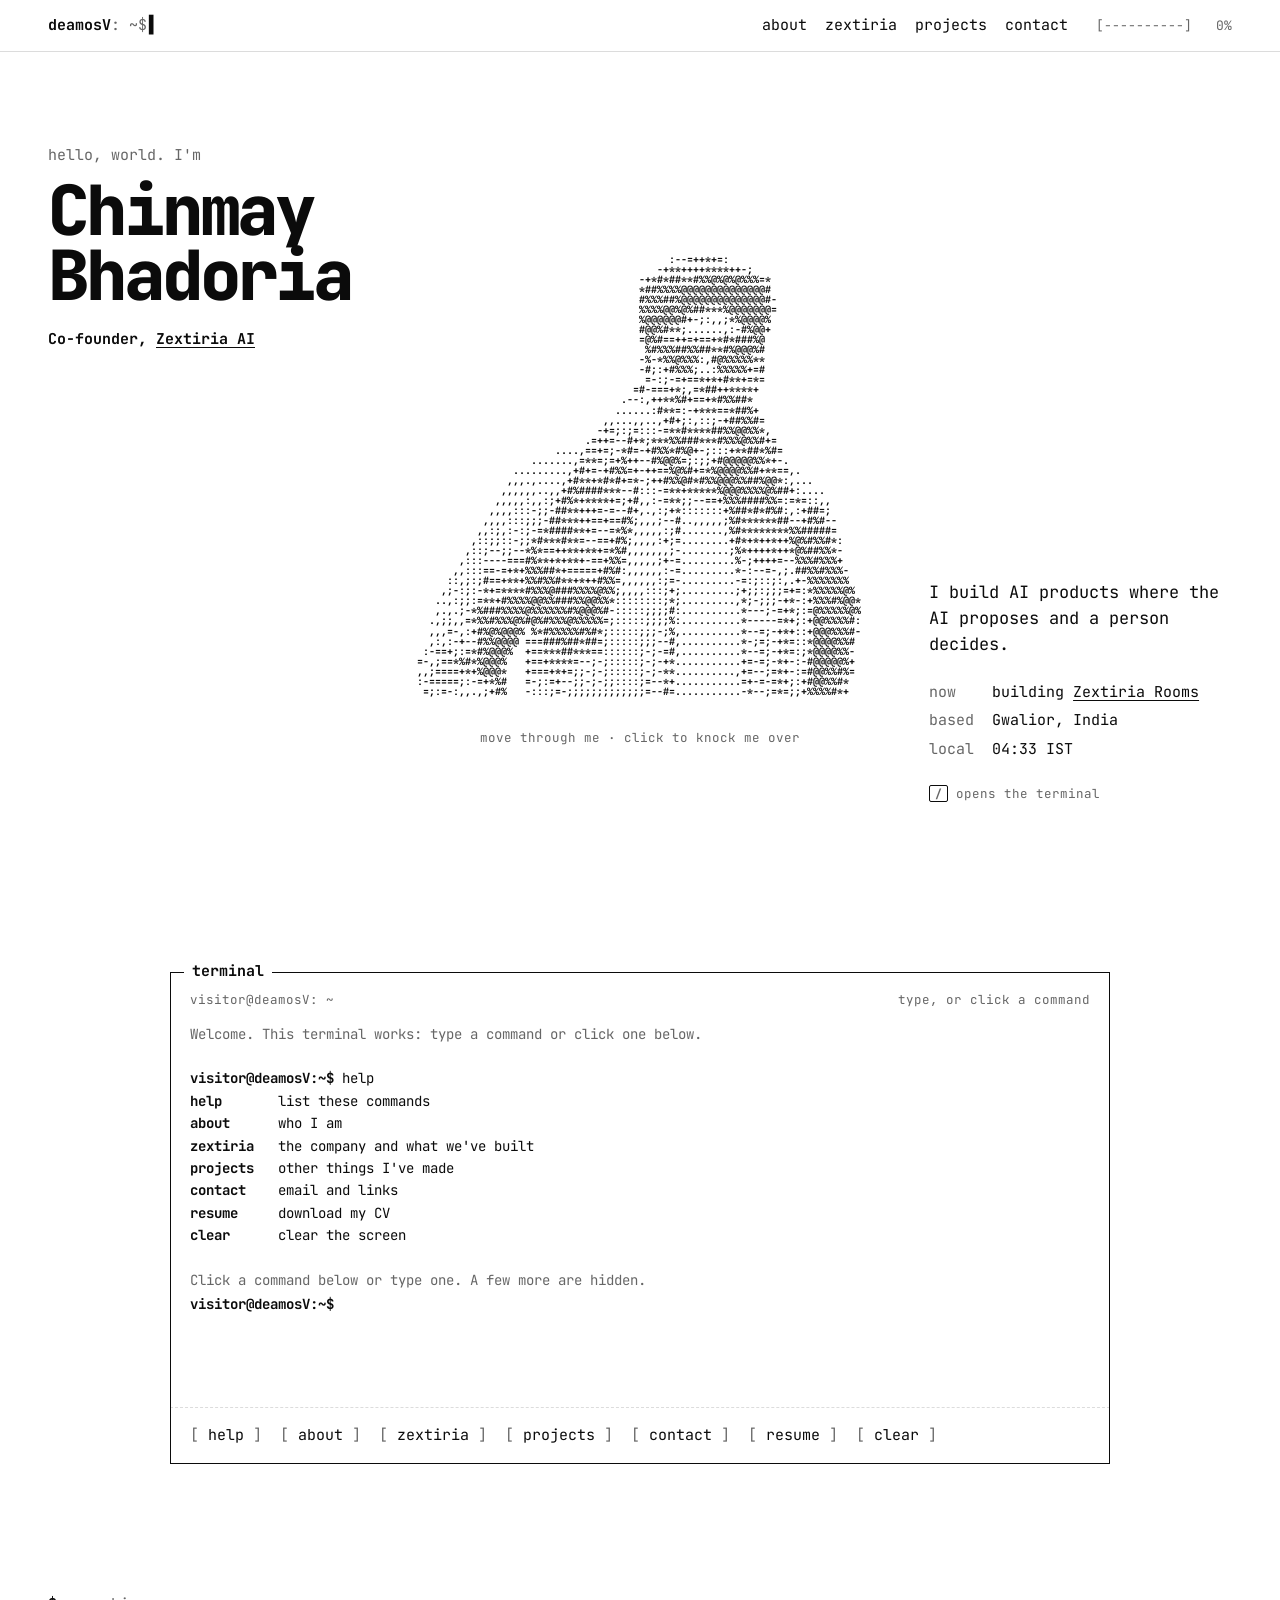
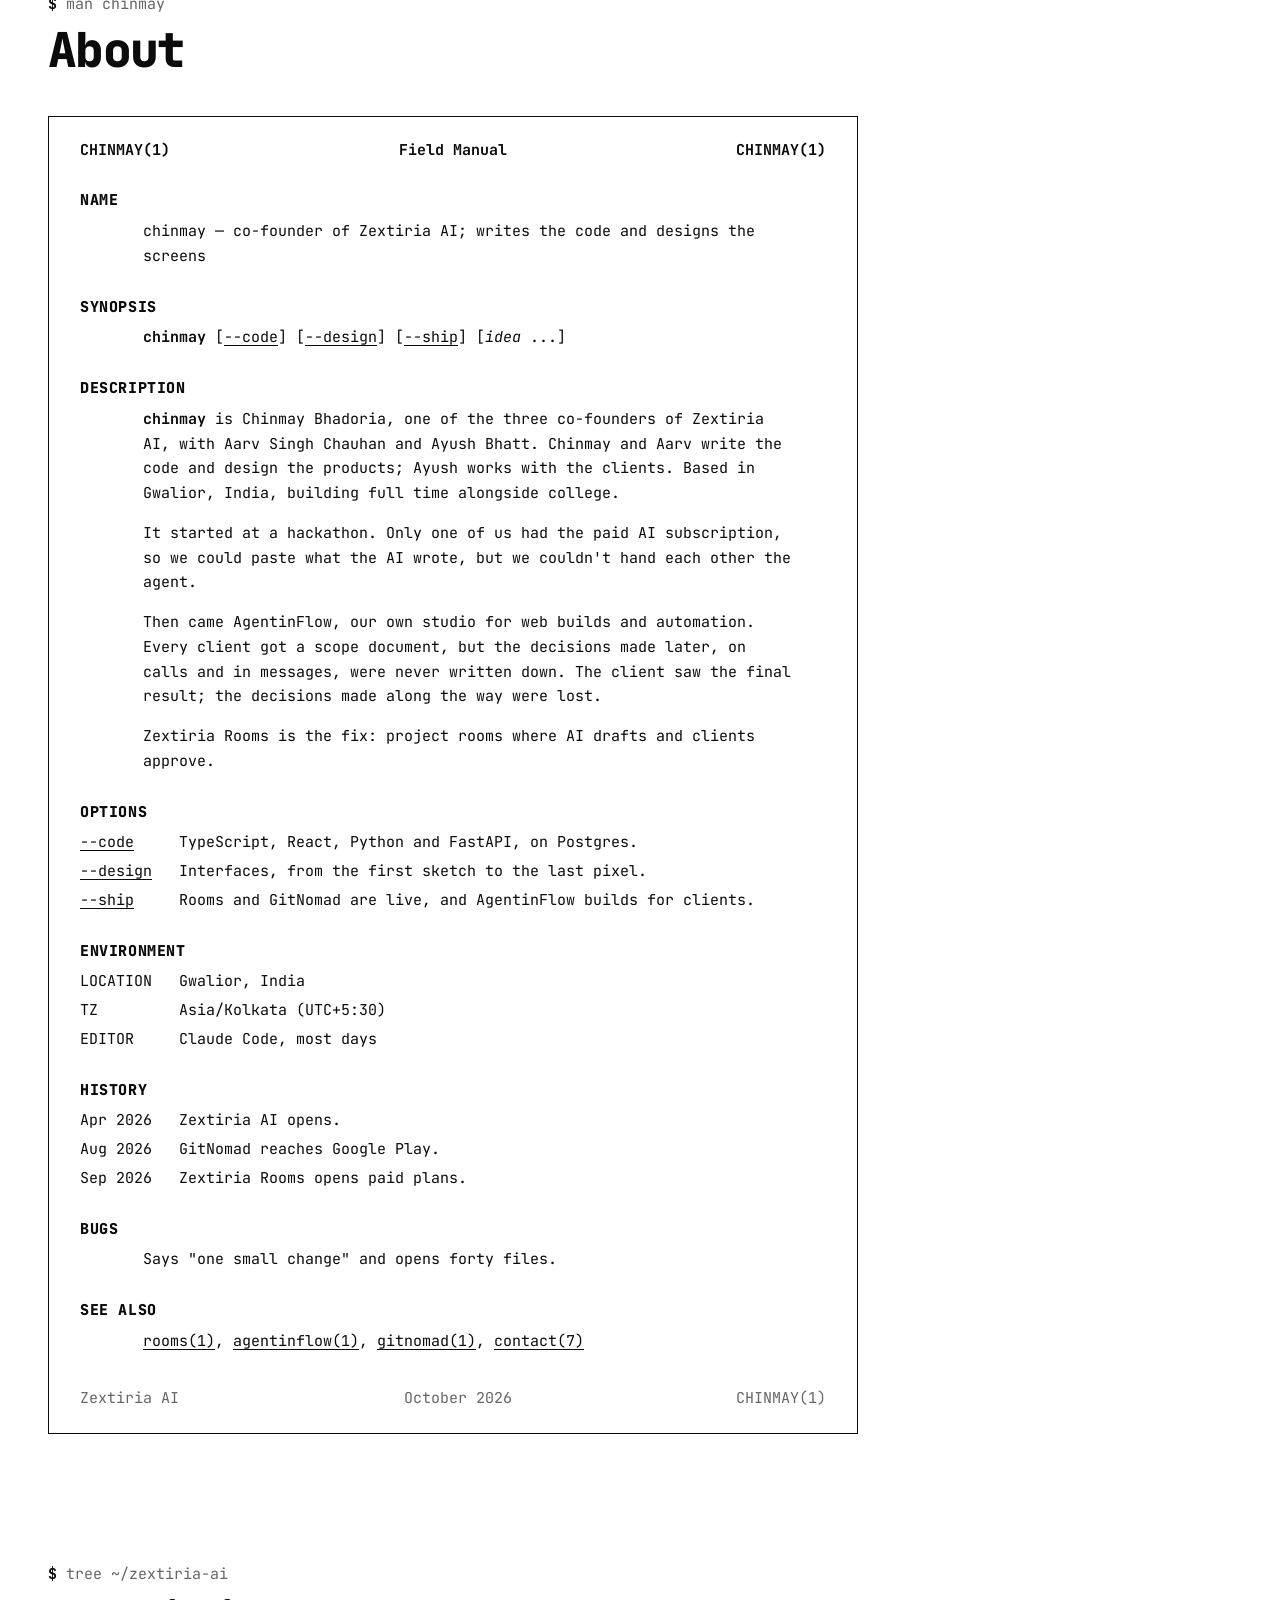
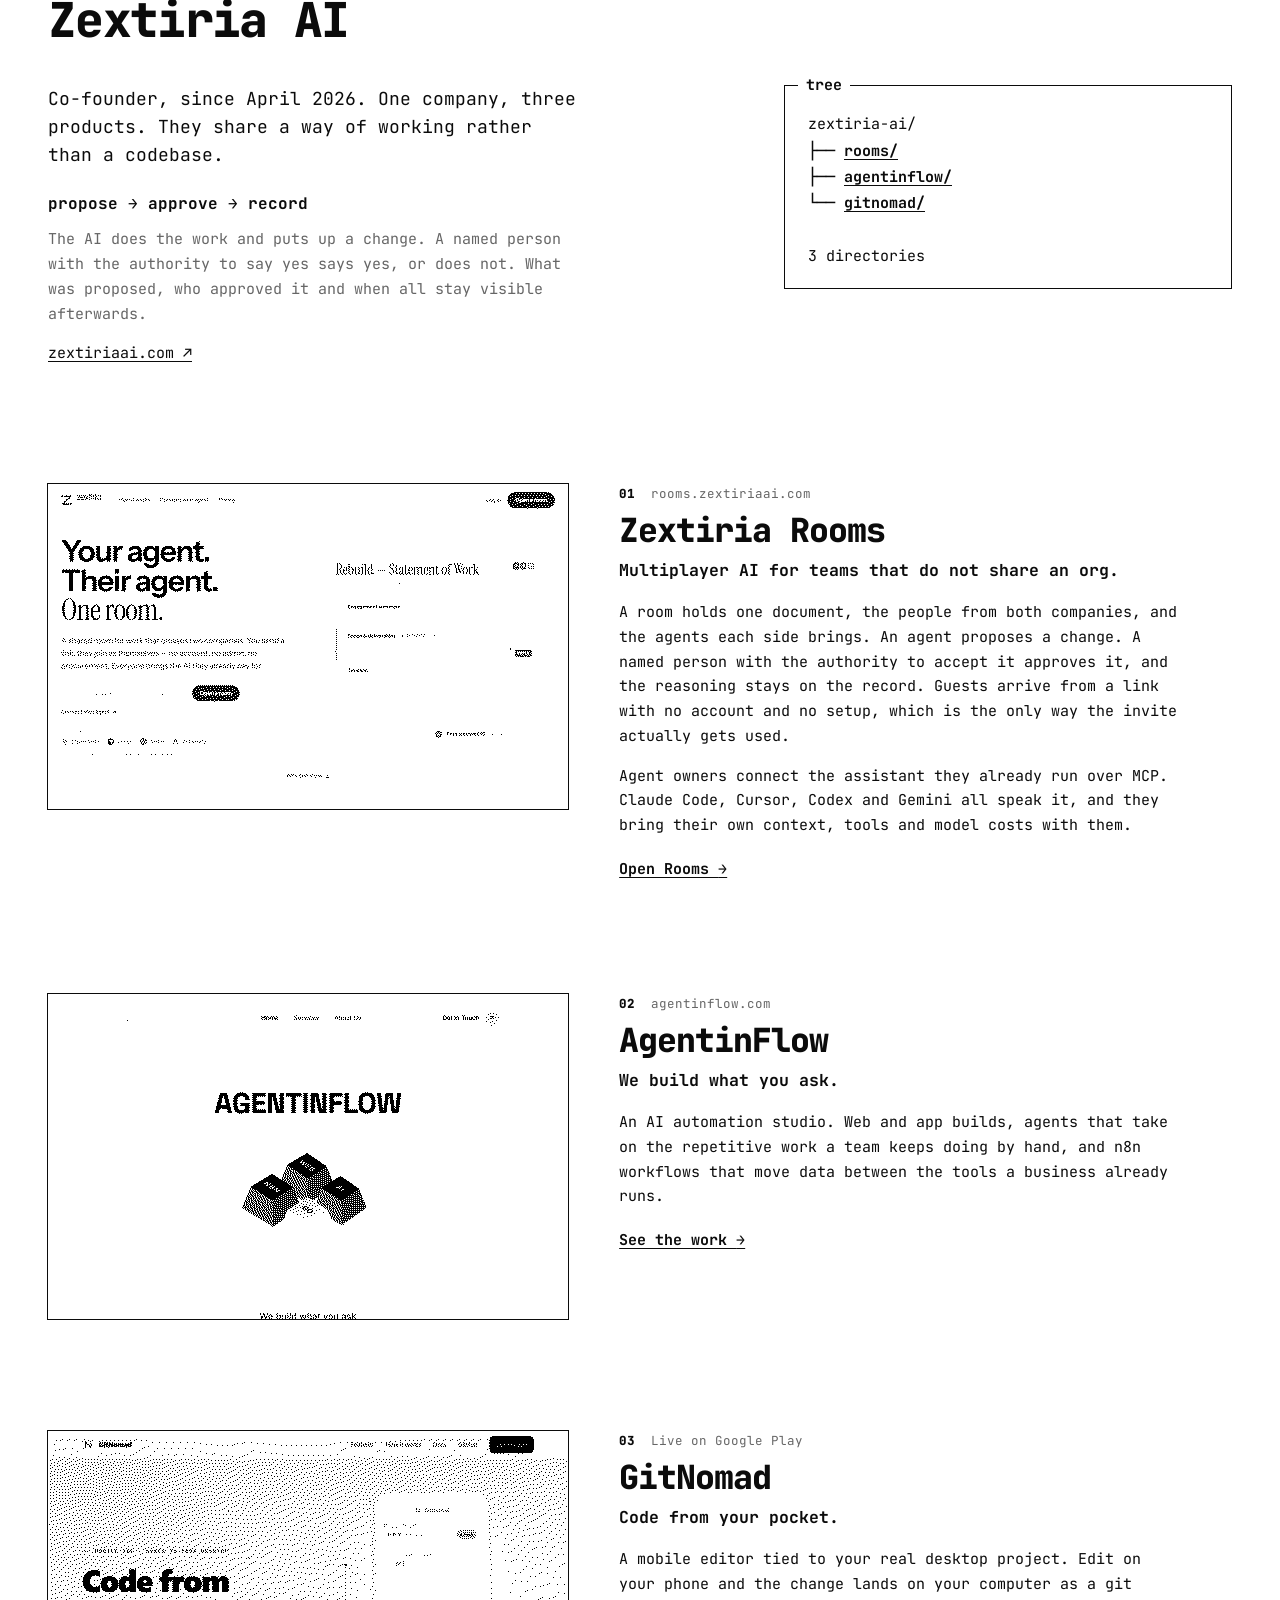
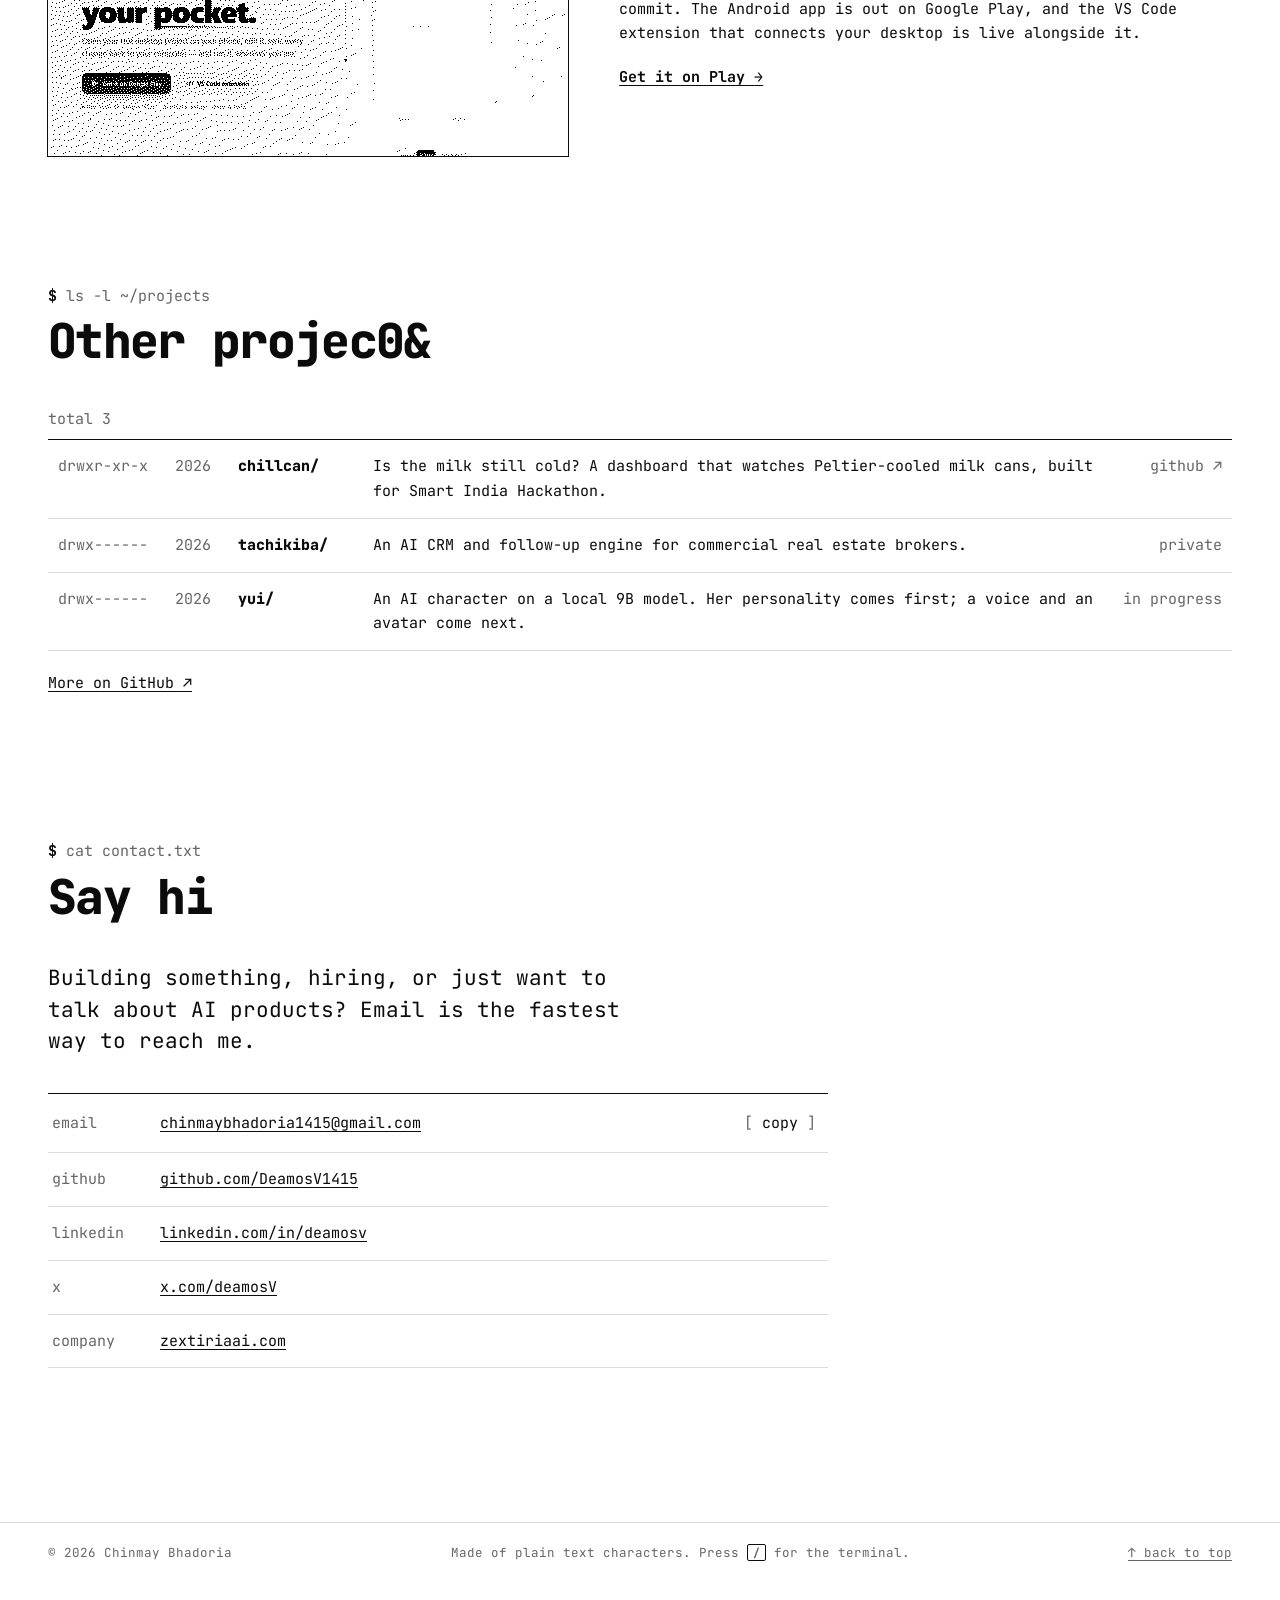
==== site/index.html @ 8c74e54f "Personal website: ASCII portrait, terminal, man page, Zextiria work A black-and-white site in plain " ====
<!doctype html>
<html lang="en">
<head>
<meta charset="utf-8">
<meta name="viewport" content="width=device-width, initial-scale=1">
<script>document.documentElement.classList.add("js")</script>
<title>Chinmay Bhadoria · Co-founder, Zextiria AI</title>
<meta name="description" content="Chinmay Bhadoria is a co-founder of Zextiria AI, the company behind Zextiria Rooms, AgentinFlow and GitNomad. Writes the code and designs the screens.">
<meta name="author" content="Chinmay Bhadoria">
<meta name="theme-color" content="#ffffff">
<link rel="icon" href="favicon.svg" type="image/svg+xml">
<!-- TODO(domain): add <link rel="canonical"> and make og:image / og:url absolute once the domain is chosen. -->
<meta property="og:type" content="profile">
<meta property="og:title" content="Chinmay Bhadoria">
<meta property="og:description" content="Co-founder of Zextiria AI. Writes the code and designs the screens.">
<meta property="og:image" content="og.png">
<meta property="og:image:width" content="1200">
<meta property="og:image:height" content="630">
<meta property="profile:first_name" content="Chinmay">
<meta property="profile:last_name" content="Bhadoria">
<meta name="twitter:card" content="summary_large_image">
<script type="application/ld+json">
{
  "@context": "https://schema.org",
  "@type": "Person",
  "name": "Chinmay Bhadoria",
  "jobTitle": "Co-founder",
  "worksFor": {
    "@type": "Organization",
    "@id": "https://www.zextiriaai.com/#organization",
    "name": "Zextiria AI",
    "url": "https://www.zextiriaai.com/"
  },
  "address": { "@type": "PostalAddress", "addressLocality": "Gwalior", "addressCountry": "IN" },
  "sameAs": [
    "https://github.com/DeamosV1415",
    "https://www.linkedin.com/in/deamosv/",
    "https://x.com/deamosV"
  ]
}
</script>
<link rel="preconnect" href="https://fonts.googleapis.com">
<link rel="preconnect" href="https://fonts.gstatic.com" crossorigin>
<link href="https://fonts.googleapis.com/css2?family=JetBrains+Mono:wght@400;700;800&display=swap" rel="stylesheet">
<link rel="stylesheet" href="css/site.css">
</head>
<!-- data-resume: set to the CV's path (e.g. "cv.pdf") once it exists; the terminal's `resume` command reads it. -->
<body data-email="chinmaybhadoria1415@gmail.com" data-resume="">
<a class="skip" href="#main">Skip to content</a>

<header class="top">
  <div class="top-inner">
    <a class="home" href="#top" aria-label="Chinmay Bhadoria, back to top"><span class="user">deamosV</span><span class="path">: ~$</span><span class="blink" aria-hidden="true">▌</span></a>
    <nav class="nav" aria-label="Sections">
      <a href="#about">about</a>
      <a href="#work">zextiria</a>
      <a href="#projects">projects</a>
      <a href="#contact">contact</a>
    </nav>
    <span class="meter" data-progress aria-hidden="true">[----------]   0%</span>
  </div>
</header>

<main id="main">

  <!-- ============ hero ============ -->
  <section class="hero" id="top" aria-label="Introduction">
    <div class="hero-text">
      <p class="hello">hello, world. I'm</p>
      <h1 class="name" data-decrypt>Chinmay<br>Bhadoria</h1>
      <p class="role">Co-founder, <a href="https://www.zextiriaai.com">Zextiria&nbsp;AI</a></p>
    </div>

    <div class="portrait">
      <!-- Stand-in portrait from an old photo until the real shoot; replace by
           re-running pipeline/make_ascii.py, which rewrites js/portrait-data.js. -->
      <div class="portrait-stage">
        <canvas id="portrait" role="img" aria-label="Chinmay, drawn in text characters"></canvas>
      </div>
      <p class="portrait-hint" aria-hidden="true">
        <span class="for-mouse">move through me &middot; click to knock me over</span>
        <span class="for-touch">tap me to knock me over</span>
      </p>
    </div>

    <div class="hero-side">
      <p class="intro">I build AI products where the AI proposes and a person decides.</p>
      <dl class="facts">
        <div><dt>now</dt><dd>building <a href="https://rooms.zextiriaai.com">Zextiria Rooms</a></dd></div>
        <div><dt>based</dt><dd>Gwalior, India</dd></div>
        <div><dt>local</dt><dd data-clock>--:-- IST</dd></div>
      </dl>
      <p class="kbd-hint"><kbd>/</kbd> opens the terminal</p>
    </div>
  </section>

  <!-- ============ terminal ============ -->
  <section class="section section-term" aria-label="Terminal">
    <div class="term box" id="terminal">
      <span class="label">terminal</span>
      <div class="term-bar"><span>visitor@deamosV: ~</span><span class="term-hint">type, or click a command</span></div>
      <div class="term-screen">
        <div class="term-out" role="log" aria-live="polite"></div>
        <form class="term-line" autocomplete="off">
          <label class="ps1" for="term-in">visitor@deamosV:~$</label>
          <input class="term-in" id="term-in" type="text" spellcheck="false" autocapitalize="off" autocorrect="off" enterkeyhint="go">
        </form>
      </div>
      <div class="term-chips" role="group" aria-label="Commands">
        <button class="chip" type="button" data-cmd="help">help</button>
        <button class="chip" type="button" data-cmd="about">about</button>
        <button class="chip" type="button" data-cmd="zextiria">zextiria</button>
        <button class="chip" type="button" data-cmd="projects">projects</button>
        <button class="chip" type="button" data-cmd="contact">contact</button>
        <button class="chip" type="button" data-cmd="resume">resume</button>
        <button class="chip" type="button" data-cmd="clear">clear</button>
      </div>
    </div>
  </section>

  <!-- ============ about: the man page ============ -->
  <section class="section" id="about">
    <div class="section-head">
      <p class="cmd"><span class="ps1">$</span> man chinmay</p>
      <h2 data-decrypt>About</h2>
    </div>

    <article class="man box" aria-label="About Chinmay, written as a manual page">
      <header class="man-top"><span>CHINMAY(1)</span><span class="man-title">Field Manual</span><span>CHINMAY(1)</span></header>

      <section class="man-sec">
        <h3>NAME</h3>
        <p class="man-name">chinmay — co-founder of Zextiria AI; writes the code and designs the screens</p>
      </section>

      <section class="man-sec">
        <h3>SYNOPSIS</h3>
        <p><b>chinmay</b> [<u>--code</u>] [<u>--design</u>] [<u>--ship</u>] [<i>idea</i> ...]</p>
      </section>

      <section class="man-sec">
        <h3>DESCRIPTION</h3>
        <p data-term-summary><b>chinmay</b> is Chinmay Bhadoria, one of the three co-founders of Zextiria AI, with Aarv Singh Chauhan and Ayush Bhatt. Chinmay and Aarv write the code and design the products; Ayush works with the clients. Based in Gwalior, India, building full time alongside college.</p>
        <p>It started at a hackathon. Only one of us had the paid AI subscription, so we could paste what the AI wrote, but we couldn't hand each other the agent.</p>
        <p>Then came AgentinFlow, our own studio for web builds and automation. Every client got a scope document, but the decisions made later, on calls and in messages, were never written down. The client saw the final result; the decisions made along the way were lost.</p>
        <p>Zextiria Rooms is the fix: project rooms where AI drafts and clients approve.</p>
      </section>

      <section class="man-sec">
        <h3>OPTIONS</h3>
        <dl>
          <dt><u>--code</u></dt><dd>TypeScript, React, Python and FastAPI, on Postgres.</dd>
          <dt><u>--design</u></dt><dd>Interfaces, from the first sketch to the last pixel.</dd>
          <dt><u>--ship</u></dt><dd>Rooms and GitNomad are live, and AgentinFlow builds for clients.</dd>
        </dl>
      </section>

      <section class="man-sec">
        <h3>ENVIRONMENT</h3>
        <dl>
          <dt>LOCATION</dt><dd>Gwalior, India</dd>
          <dt>TZ</dt><dd>Asia/Kolkata (UTC+5:30)</dd>
          <dt>EDITOR</dt><dd>Claude Code, most days</dd>
        </dl>
      </section>

      <section class="man-sec">
        <h3>HISTORY</h3>
        <dl>
          <dt>Apr 2026</dt><dd>Zextiria AI opens.</dd>
          <dt>Aug 2026</dt><dd>GitNomad reaches Google Play.</dd>
          <dt>Sep 2026</dt><dd>Zextiria Rooms opens paid plans.</dd>
        </dl>
      </section>

      <section class="man-sec">
        <h3>BUGS</h3>
        <!-- Draft line; Chinmay to confirm or replace. -->
        <p>Says "one small change" and opens forty files.</p>
      </section>

      <section class="man-sec">
        <h3>SEE ALSO</h3>
        <p><a href="#rooms">rooms(1)</a>, <a href="#agentinflow">agentinflow(1)</a>, <a href="#gitnomad">gitnomad(1)</a>, <a href="#contact">contact(7)</a></p>
      </section>

      <footer class="man-foot"><span>Zextiria AI</span><span>October 2026</span><span>CHINMAY(1)</span></footer>
    </article>
  </section>

  <!-- ============ work: Zextiria AI ============ -->
  <!-- Product copy is word for word from Zextiria Web's src/data/products.ts.
       Keep the two in step. -->
  <section class="section" id="work">
    <div class="section-head">
      <p class="cmd"><span class="ps1">$</span> tree ~/zextiria-ai</p>
      <h2 data-decrypt>Zextiria AI</h2>
    </div>

    <div class="work-intro">
      <div>
        <p class="lead">Co-founder, since April 2026. One company, three products. They share a way of working rather than a codebase.</p>
        <p class="loop"><b>propose</b> <span aria-hidden="true">→</span> <b>approve</b> <span aria-hidden="true">→</span> <b>record</b></p>
        <p class="muted">The AI does the work and puts up a change. A named person with the authority to say yes says yes, or does not. What was proposed, who approved it and when all stay visible afterwards.</p>
        <p><a href="https://www.zextiriaai.com">zextiriaai.com <span aria-hidden="true">↗</span></a></p>
      </div>
      <div class="box tree-box">
        <span class="label">tree</span>
<pre class="tree">zextiria-ai/
├── <a href="#rooms">rooms/</a>
├── <a href="#agentinflow">agentinflow/</a>
└── <a href="#gitnomad">gitnomad/</a>

3 directories</pre>
      </div>
    </div>

    <div class="products">
      <article class="product" id="rooms">
        <a class="shot-link" href="https://rooms.zextiriaai.com" tabindex="-1" aria-hidden="true">
          <figure class="shot">
            <img class="bw" src="img/work-rooms.png" width="520" height="325" alt="">
            <canvas data-tone="img/work-rooms-tone.webp"></canvas>
            <img class="color" src="img/work-rooms-color.webp" width="520" height="325" alt="" loading="lazy" decoding="async">
          </figure>
        </a>
        <div class="product-body">
          <p class="product-meta"><span class="idx">01</span> rooms.zextiriaai.com</p>
          <h3 class="product-name">Zextiria Rooms</h3>
          <p class="product-line">Multiplayer AI for teams that do not share an org.</p>
          <p>A room holds one document, the people from both companies, and the agents each side brings. An agent proposes a change. A named person with the authority to accept it approves it, and the reasoning stays on the record. Guests arrive from a link with no account and no setup, which is the only way the invite actually gets used.</p>
          <p>Agent owners connect the assistant they already run over MCP. Claude Code, Cursor, Codex and Gemini all speak it, and they bring their own context, tools and model costs with them.</p>
          <a class="product-link" href="https://rooms.zextiriaai.com">Open Rooms <span aria-hidden="true">→</span></a>
        </div>
      </article>

      <article class="product" id="agentinflow">
        <a class="shot-link" href="https://www.agentinflow.com" tabindex="-1" aria-hidden="true">
          <figure class="shot">
            <img class="bw" src="img/work-agentinflow.png" width="520" height="325" alt="">
            <canvas data-tone="img/work-agentinflow-tone.webp"></canvas>
            <img class="color" src="img/work-agentinflow-color.webp" width="520" height="325" alt="" loading="lazy" decoding="async">
          </figure>
        </a>
        <div class="product-body">
          <p class="product-meta"><span class="idx">02</span> agentinflow.com</p>
          <h3 class="product-name">AgentinFlow</h3>
          <p class="product-line">We build what you ask.</p>
          <p>An AI automation studio. Web and app builds, agents that take on the repetitive work a team keeps doing by hand, and n8n workflows that move data between the tools a business already runs.</p>
          <a class="product-link" href="https://www.agentinflow.com">See the work <span aria-hidden="true">→</span></a>
        </div>
      </article>

      <article class="product" id="gitnomad">
        <a class="shot-link" href="https://play.google.com/store/apps/details?id=dev.gitnomad.app" tabindex="-1" aria-hidden="true">
          <figure class="shot">
            <img class="bw" src="img/work-gitnomad.png" width="520" height="325" alt="">
            <canvas data-tone="img/work-gitnomad-tone.webp"></canvas>
            <img class="color" src="img/work-gitnomad-color.webp" width="520" height="325" alt="" loading="lazy" decoding="async">
          </figure>
        </a>
        <div class="product-body">
          <p class="product-meta"><span class="idx">03</span> Live on Google Play</p>
          <h3 class="product-name">GitNomad</h3>
          <p class="product-line">Code from your pocket.</p>
          <p>A mobile editor tied to your real desktop project. Edit on your phone and the change lands on your computer as a git commit. The Android app is out on Google Play, and the VS Code extension that connects your desktop is live alongside it.</p>
          <a class="product-link" href="https://play.google.com/store/apps/details?id=dev.gitnomad.app">Get it on Play <span aria-hidden="true">→</span></a>
        </div>
      </article>
    </div>
  </section>

  <!-- ============ other projects ============ -->
  <!-- Drafted from each repo's README; Chinmay to confirm which to show. -->
  <section class="section" id="projects">
    <div class="section-head">
      <p class="cmd"><span class="ps1">$</span> ls -l ~/projects</p>
      <h2 data-decrypt>Other projects</h2>
    </div>

    <p class="ls-head muted">total 3</p>
    <ul class="ls">
      <li class="project">
        <span class="perm" aria-hidden="true">drwxr-xr-x</span>
        <span class="project-year">2026</span>
        <a class="project-name" href="https://github.com/DeamosV1415/Milk-Canister">chillcan/</a>
        <span class="project-line">Is the milk still cold? A dashboard that watches Peltier-cooled milk cans, built for Smart India Hackathon.</span>
        <span class="project-tag">github <span aria-hidden="true">↗</span></span>
      </li>
      <li class="project">
        <span class="perm" aria-hidden="true">drwx------</span>
        <span class="project-year">2026</span>
        <span class="project-name">tachikiba/</span>
        <span class="project-line">An AI CRM and follow-up engine for commercial real estate brokers.</span>
        <span class="project-tag">private</span>
      </li>
      <li class="project">
        <span class="perm" aria-hidden="true">drwx------</span>
        <span class="project-year">2026</span>
        <span class="project-name">yui/</span>
        <span class="project-line">An AI character on a local 9B model. Her personality comes first; a voice and an avatar come next.</span>
        <span class="project-tag">in progress</span>
      </li>
    </ul>
    <p class="more"><a href="https://github.com/DeamosV1415">More on GitHub <span aria-hidden="true">↗</span></a></p>
  </section>

  <!-- ============ contact ============ -->
  <section class="section" id="contact">
    <div class="section-head">
      <p class="cmd"><span class="ps1">$</span> cat contact.txt</p>
      <h2 data-decrypt>Say hi</h2>
    </div>
    <p class="contact-say">Building something, hiring, or just want to talk about AI products? Email is the fastest way to reach me.</p>

    <dl class="contact-list">
      <div data-contact="email">
        <dt>email</dt>
        <dd><a href="mailto:chinmaybhadoria1415@gmail.com">chinmaybhadoria1415@gmail.com</a></dd>
        <dd class="aside"><button class="chip" type="button" data-copy="chinmaybhadoria1415@gmail.com">copy</button></dd>
      </div>
      <div data-contact="github">
        <dt>github</dt>
        <dd><a href="https://github.com/DeamosV1415">github.com/DeamosV1415</a></dd>
      </div>
      <div data-contact="linkedin">
        <dt>linkedin</dt>
        <dd><a href="https://www.linkedin.com/in/deamosv/">linkedin.com/in/deamosv</a></dd>
      </div>
      <div data-contact="x">
        <dt>x</dt>
        <dd><a href="https://x.com/deamosV">x.com/deamosV</a></dd>
      </div>
      <div data-contact="company">
        <dt>company</dt>
        <dd><a href="https://www.zextiriaai.com">zextiriaai.com</a></dd>
      </div>
    </dl>
  </section>
</main>

<footer class="site-footer">
  <span>&copy; <span data-year>2026</span> Chinmay Bhadoria</span>
  <span>Made of plain text characters. Press <kbd>/</kbd> for the terminal.</span>
  <a href="#top">↑ back to top</a>
</footer>

<script src="js/portrait-data.js"></script>
<script src="js/portrait.js"></script>
<script src="js/main.js"></script>
<script src="js/terminal.js"></script>
</body>
</html>
---- site/css/site.css ----
/*
 * Black on white, one monospace font, nothing else.
 * The only colour on the site is a product screenshot while you hover it.
 */

:root {
  --ink: #0b0b0b;
  --paper: #ffffff;
  --muted: #666666;   /* 5.7:1 on white; the lightest grey used for text */
  --faint: #9c9c9c;   /* decoration only, never for text a visitor must read */
  --rule: #dcdcdc;
  --wash: #f3f3f3;
  --mono: "JetBrains Mono", ui-monospace, SFMono-Regular, Consolas, monospace;
  --gutter: clamp(16px, 4vw, 48px);
  --bar: 52px;
  /* One container for everything, so every left edge lines up. */
  --page: calc(1280px + 2 * var(--gutter));
}

* { box-sizing: border-box; }

html {
  background: var(--paper);
  color: var(--ink);
  -webkit-text-size-adjust: 100%;
  scroll-padding-top: var(--bar);
}
@media (prefers-reduced-motion: no-preference) {
  html { scroll-behavior: smooth; }
}

body {
  margin: 0;
  font: 15px/1.65 var(--mono);
  background: var(--paper);
  color: var(--ink);
  font-variant-ligatures: none; /* "->" and "!=" stay two characters here */
}
@media (max-width: 560px) { body { font-size: 14px; } }

::selection { background: var(--ink); color: var(--paper); }

a { color: inherit; text-decoration: underline; text-decoration-thickness: 1px; text-underline-offset: 3px; }
a:hover { background: var(--ink); color: var(--paper); text-decoration: none; }
:focus-visible { outline: 2px dashed var(--ink); outline-offset: 3px; }

p { margin: 0 0 1em; }
h1, h2, h3 { margin: 0; }
kbd {
  font: inherit; font-size: 0.92em; font-weight: 700;
  border: 1px solid var(--ink); padding: 0 5px; border-radius: 2px;
}
.muted { color: var(--muted); }

.skip {
  position: absolute; left: 8px; top: -60px; z-index: 50;
  background: var(--ink); color: var(--paper); padding: 6px 10px;
}
.skip:focus { top: 8px; }

/* ---------- boxes whose borders draw themselves ---------- */

.box { position: relative; padding: 24px; }
.box::before,
.box::after { content: ""; position: absolute; inset: 0; pointer-events: none; }
.box::before { border-top: 1px solid var(--ink); border-bottom: 1px solid var(--ink); }
.box::after { border-left: 1px solid var(--ink); border-right: 1px solid var(--ink); }
/* Stepped, so the rule arrives a few characters at a time rather than sliding. */
.js .box::before { transition: clip-path 0.8s steps(28); }
.js .box::after { transition: clip-path 0.45s steps(12) 0.55s; }
.js .box:not(.is-drawn)::before { clip-path: inset(0 100% 0 0); }
.js .box:not(.is-drawn)::after { clip-path: inset(0 0 100% 0); }
.box > .label {
  position: absolute; top: -0.85em; left: 14px; z-index: 1;
  padding: 0 8px; background: var(--paper); font-weight: 700; line-height: 1.7;
}

.chip {
  font: inherit; color: var(--ink); background: none; border: 0;
  padding: 3px 8px; cursor: pointer; white-space: nowrap;
}
.chip::before { content: "[ "; color: var(--muted); }
.chip::after { content: " ]"; color: var(--muted); }
.chip:hover { background: var(--ink); color: var(--paper); }
.chip:hover::before, .chip:hover::after { color: var(--paper); }

/* ---------- header ---------- */

.top {
  position: sticky; top: 0; z-index: 20;
  height: var(--bar);
  background: rgb(255 255 255 / 0.92);
  backdrop-filter: blur(6px);
  border-bottom: 1px solid var(--rule);
}
.top-inner {
  max-width: var(--page); height: 100%; margin: 0 auto;
  display: flex; align-items: center; gap: 20px;
  padding-inline: var(--gutter);
}
.home { font-weight: 700; text-decoration: none; white-space: nowrap; }
.home .path { color: var(--muted); font-weight: 400; }
.home:hover .path { color: var(--paper); }
.blink { margin-left: 2px; animation: blink 1.1s steps(1) infinite; }
@keyframes blink { 50% { opacity: 0; } }

/* On a narrow phone the links don't all fit beside the prompt; the strip then
   scrolls sideways inside the header instead of widening the page. The first
   link's auto margin (not justify-content) pushes them right, because an auto
   margin gives way when space runs out and flex-end would clip the start. */
.nav { display: flex; gap: 2px; flex: 1; min-width: 0; overflow-x: auto; scrollbar-width: none; }
.nav::-webkit-scrollbar { display: none; }
.nav a:first-child { margin-left: auto; }
.nav a { text-decoration: none; padding: 3px 8px; white-space: nowrap; }
.nav a[aria-current] { background: var(--ink); color: var(--paper); }

.meter { color: var(--muted); white-space: pre; font-size: 13px; }

@media (max-width: 900px) { .meter { display: none; } }
@media (max-width: 560px) {
  .top-inner { gap: 4px; }
  .home { flex-shrink: 0; font-size: 13px; }
  .nav a { padding: 3px 4px; font-size: 12.5px; }
}
@media (max-width: 400px) { .blink { display: none; } }

/* ---------- hero ---------- */

.hero {
  max-width: var(--page); margin: 0 auto;
  min-height: calc(100svh - var(--bar));
  padding: 28px var(--gutter) 20px;
  display: grid;
  grid-template-columns: minmax(0, 1fr) minmax(0, 1.75fr) minmax(0, 1fr);
  gap: 24px;
}
.hero-text { align-self: start; padding-top: 7vh; }
.hello { color: var(--muted); margin-bottom: 10px; }
.name {
  font-size: clamp(40px, 5.4vw, 92px);
  font-weight: 800; line-height: 0.95; letter-spacing: -0.045em;
}
.role { margin-top: 18px; font-weight: 700; }

.portrait { align-self: center; display: flex; flex-direction: column; align-items: center; min-width: 0; }
.portrait-stage { width: 100%; }
#portrait { display: block; margin: 0 auto; cursor: crosshair; touch-action: pan-y; user-select: none; -webkit-user-select: none; }
.portrait-hint { margin: 6px 0 0; color: var(--muted); font-size: 12.5px; text-align: center; }
.for-touch { display: none; }
@media (hover: none) {
  .for-mouse { display: none; }
  .for-touch { display: inline; }
}

.hero-side { align-self: end; padding-bottom: 7vh; }
.intro { font-size: 17px; line-height: 1.55; max-width: 30ch; }
.facts { margin: 22px 0 0; display: grid; gap: 4px; }
.facts > div { display: grid; grid-template-columns: 7ch 1fr; }
.facts dt { color: var(--muted); }
.facts dd { margin: 0; }
.kbd-hint { margin-top: 22px; color: var(--muted); font-size: 12.5px; }
@media (hover: none) { .kbd-hint { display: none; } }

@media (max-width: 1023px) {
  .hero { grid-template-columns: minmax(0, 1fr); min-height: 0; gap: 8px; padding-top: 32px; }
  .hero-text, .hero-side { padding: 0; }
  .hero-side { margin-top: 12px; }
  .intro { max-width: 40ch; }
}

/* ---------- sections ---------- */

.section {
  max-width: var(--page); margin: 0 auto;
  padding: clamp(72px, 10vw, 136px) var(--gutter) 0;
}
.section-term { padding-top: clamp(40px, 6vw, 72px); }
.section-head { margin-bottom: 40px; }
.cmd { color: var(--muted); margin: 0 0 8px; }
.ps1 { color: var(--ink); font-weight: 700; }
.section-head h2 {
  font-size: clamp(30px, 3.8vw, 48px);
  font-weight: 800; line-height: 1.05; letter-spacing: -0.035em;
}

/* ---------- terminal ---------- */

.term { max-width: 940px; margin: 0 auto; padding: 0; }
.term-bar {
  display: flex; justify-content: space-between; gap: 16px;
  padding: 18px 20px 0; color: var(--muted); font-size: 12.5px;
}
/* Output and prompt scroll together, so the prompt always sits right after
   the last line, as in a real terminal. */
.term-screen {
  height: clamp(260px, 44vh, 400px);
  overflow-y: auto; overscroll-behavior: contain;
  padding: 12px 0 8px;
}
.term-out { padding: 0 20px; font-size: 14px; line-height: 1.6; }
.term-out .ln { white-space: pre-wrap; overflow-wrap: anywhere; min-height: 1.6em; }
.term-out .cols { display: grid; grid-template-columns: max-content minmax(0, 1fr); }
.term-out .left { white-space: pre; }
.term-out .key { display: inline-block; min-width: 11ch; font-weight: 700; }
.term-out .dim { color: var(--muted); }
.term-out strong { font-weight: 800; }
.term-line { display: flex; align-items: baseline; gap: 1ch; padding: 2px 20px; font-size: 14px; }
.term-line:focus-within { background: var(--wash); }
.term-line .ps1 { white-space: nowrap; }
.term-in {
  flex: 1; min-width: 0; padding: 0; border: 0; outline: 0;
  font: inherit; color: var(--ink); background: transparent; caret-color: var(--ink);
}
.term-chips {
  display: flex; flex-wrap: wrap; gap: 4px 2px;
  padding: 12px 12px 14px; border-top: 1px dashed var(--rule);
}
@media (max-width: 560px) {
  .term-hint { display: none; }
  .term-out, .term-line { padding-inline: 14px; font-size: 13px; }
  .term-line .ps1 { font-size: 0; }          /* keep only "$" on a phone */
  .term-line .ps1::after { content: "$"; font-size: 13px; }
}

/* ---------- about: the man page ---------- */

.man { max-width: 90ch; padding: 22px clamp(16px, 3vw, 32px) 24px; }
.man-top, .man-foot { display: flex; justify-content: space-between; gap: 2ch; }
.man-top { font-weight: 700; }
.man-foot { margin-top: 32px; color: var(--muted); }
.man-sec { margin-top: 26px; }
.man-sec h3 { font-size: inherit; font-weight: 800; letter-spacing: 0.04em; margin-bottom: 6px; }
.man-sec > :not(h3) { margin-left: clamp(2ch, 5vw, 7ch); }
.man-sec p { max-width: 72ch; }
.man-sec p:last-child, .man-sec dl:last-child { margin-bottom: 0; }
.man dl { display: grid; grid-template-columns: max-content minmax(0, 1fr); gap: 4px 3ch; margin: 0; }
.man dd { margin: 0; }
.man u { text-underline-offset: 3px; }
@media (max-width: 560px) {
  .man-title, .man-foot span:nth-child(2) { display: none; }
  .man dl { grid-template-columns: minmax(0, 1fr); gap: 0; }
  .man dd { margin-bottom: 8px; }
}

/* ---------- work ---------- */

.work-intro {
  display: grid; grid-template-columns: minmax(0, 1.5fr) minmax(0, 1fr);
  gap: clamp(32px, 5vw, 72px); align-items: start;
  margin-bottom: clamp(64px, 8vw, 104px);
}
.lead { font-size: 18px; line-height: 1.55; max-width: 48ch; }
.loop { font-size: 16px; margin: 22px 0 10px; }
.work-intro .muted { max-width: 60ch; }
.tree-box { padding: 26px 24px 20px; }
.tree { margin: 0; font: inherit; line-height: 1.75; white-space: pre; }
.tree a { font-weight: 700; }
@media (max-width: 860px) { .work-intro { grid-template-columns: minmax(0, 1fr); } }

.products { display: grid; gap: clamp(64px, 9vw, 112px); }
.product {
  display: grid; grid-template-columns: 520px minmax(0, 1fr);
  gap: clamp(28px, 4vw, 56px); align-items: start;
}
@media (max-width: 1080px) { .product { grid-template-columns: minmax(0, 1fr); gap: 24px; } }

.shot-link, .shot-link:hover { display: block; background: none; width: min(100%, 520px); }
/* Image pixels stay at exactly one CSS pixel each: a narrow screen crops the
   picture rather than shrinking it, because a dither scaled by a fraction
   turns into moire. */
.shot {
  position: relative; margin: 0;
  width: 100%; aspect-ratio: 8 / 5; overflow: hidden;
  outline: 1px solid var(--ink); background: var(--paper);
}
.shot img, .shot canvas {
  position: absolute; top: 0; left: 0;
  width: 520px; height: 325px; max-width: none; display: block;
}
.shot .bw { image-rendering: pixelated; }
.shot canvas { opacity: 0; }
.shot.is-live canvas { opacity: 1; }
.shot .color { clip-path: inset(0 0 100% 0); transition: clip-path 0.5s steps(13); }
@media (hover: hover) {
  .product:hover .shot .color { clip-path: inset(0); }
}
.product:focus-within .shot .color { clip-path: inset(0); }

.product-meta { color: var(--muted); font-size: 12.5px; margin-bottom: 8px; }
.idx { color: var(--ink); font-weight: 800; margin-right: 1ch; }
.product-name { font-size: clamp(26px, 2.6vw, 34px); font-weight: 800; letter-spacing: -0.03em; line-height: 1.1; }
.product-line { font-weight: 700; font-size: 16.5px; margin: 8px 0 16px; }
.product-body p { max-width: 62ch; }
.product-link { display: inline-block; margin-top: 4px; font-weight: 700; }

/* ---------- other projects: ls -l ---------- */

.ls-head { margin-bottom: 8px; }
.ls { list-style: none; margin: 0; padding: 0; border-top: 1px solid var(--ink); }
.project {
  position: relative;
  display: grid; grid-template-columns: 11ch 5ch 13ch minmax(0, 1fr) 12ch;
  gap: 2ch; align-items: baseline;
  padding: 14px 10px; border-bottom: 1px solid var(--rule);
}
.perm, .project-year, .project-tag { color: var(--muted); }
.project-name { font-weight: 800; text-decoration: none; }
a.project-name::after { content: ""; position: absolute; inset: 0; } /* the whole row is the link */
.project-tag { text-align: right; }
.project:has(a):hover { background: var(--ink); color: var(--paper); }
.project:has(a):hover .perm,
.project:has(a):hover .project-year,
.project:has(a):hover .project-tag { color: var(--paper); }
.project a:hover { background: none; color: inherit; }
.more { margin-top: 20px; }
@media (max-width: 900px) {
  .project { grid-template-columns: 5ch minmax(0, 1fr); gap: 2px 2ch; }
  .perm { display: none; }
  .project-line, .project-tag { grid-column: 2; }
  .project-tag { text-align: left; font-size: 12.5px; }
}

/* ---------- contact ---------- */

.contact-say { font-size: clamp(17px, 2vw, 21px); line-height: 1.5; max-width: 46ch; }
.contact-list { margin: 36px 0 0; max-width: 780px; border-top: 1px solid var(--ink); }
.contact-list > div {
  display: grid; grid-template-columns: 10ch minmax(0, 1fr) auto;
  gap: 2ch; align-items: baseline;
  padding: 14px 4px; border-bottom: 1px solid var(--rule);
}
.contact-list dt { color: var(--muted); }
.contact-list dd { margin: 0; overflow-wrap: anywhere; }
.contact-list .aside { justify-self: end; }
.todo { color: var(--muted); border: 1px dashed var(--faint); padding: 0 6px; }
@media (max-width: 560px) {
  .contact-list > div { grid-template-columns: 9ch minmax(0, 1fr); }
  .contact-list .aside { grid-column: 2; justify-self: start; margin-left: -8px; }
}

/* ---------- footer ---------- */

.site-footer {
  max-width: var(--page); margin: clamp(96px, 12vw, 168px) auto 0;
  padding: 20px var(--gutter) 36px;
  display: flex; flex-wrap: wrap; justify-content: space-between; gap: 10px 32px;
  color: var(--muted); font-size: 12.5px;
  border-top: 1px solid var(--rule);
}

/* ---------- reduced motion: every effect shows its end state ---------- */

@media (prefers-reduced-motion: reduce) {
  *, *::before, *::after { animation: none !important; transition: none !important; }
}
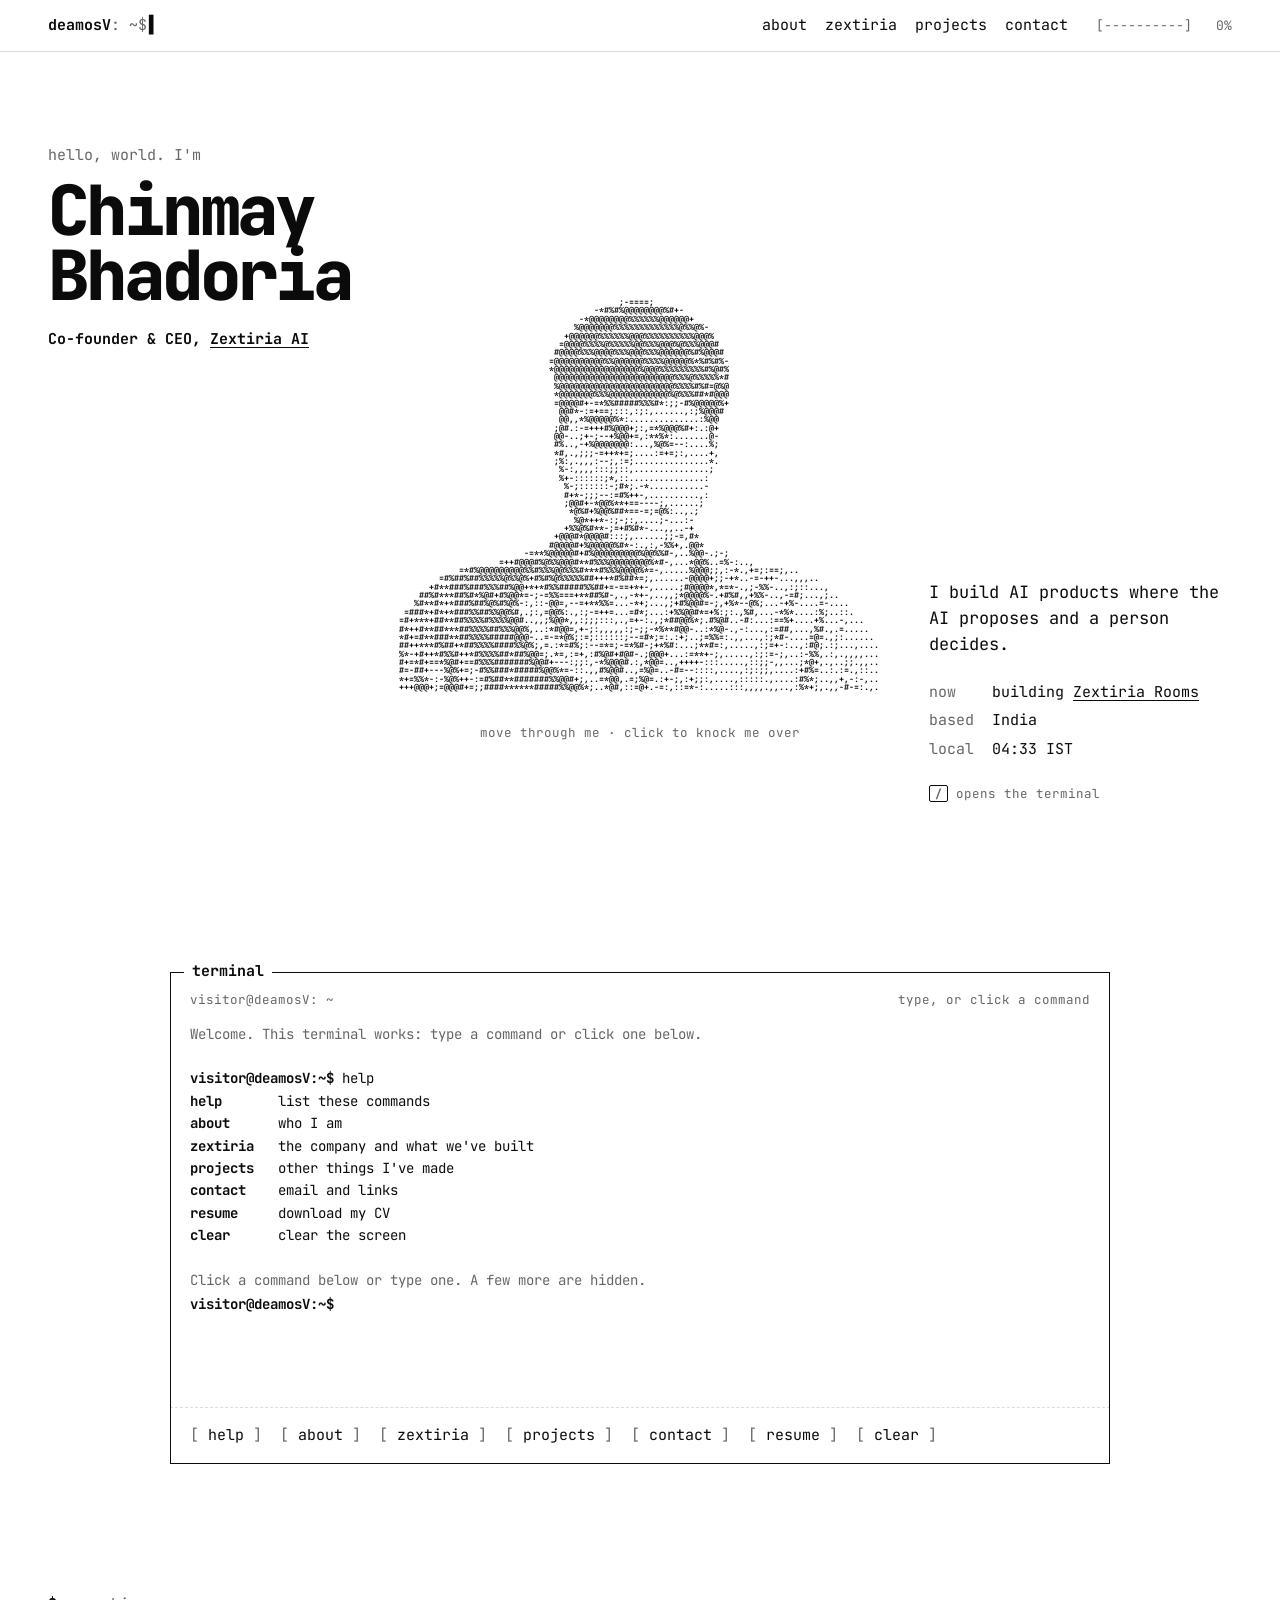
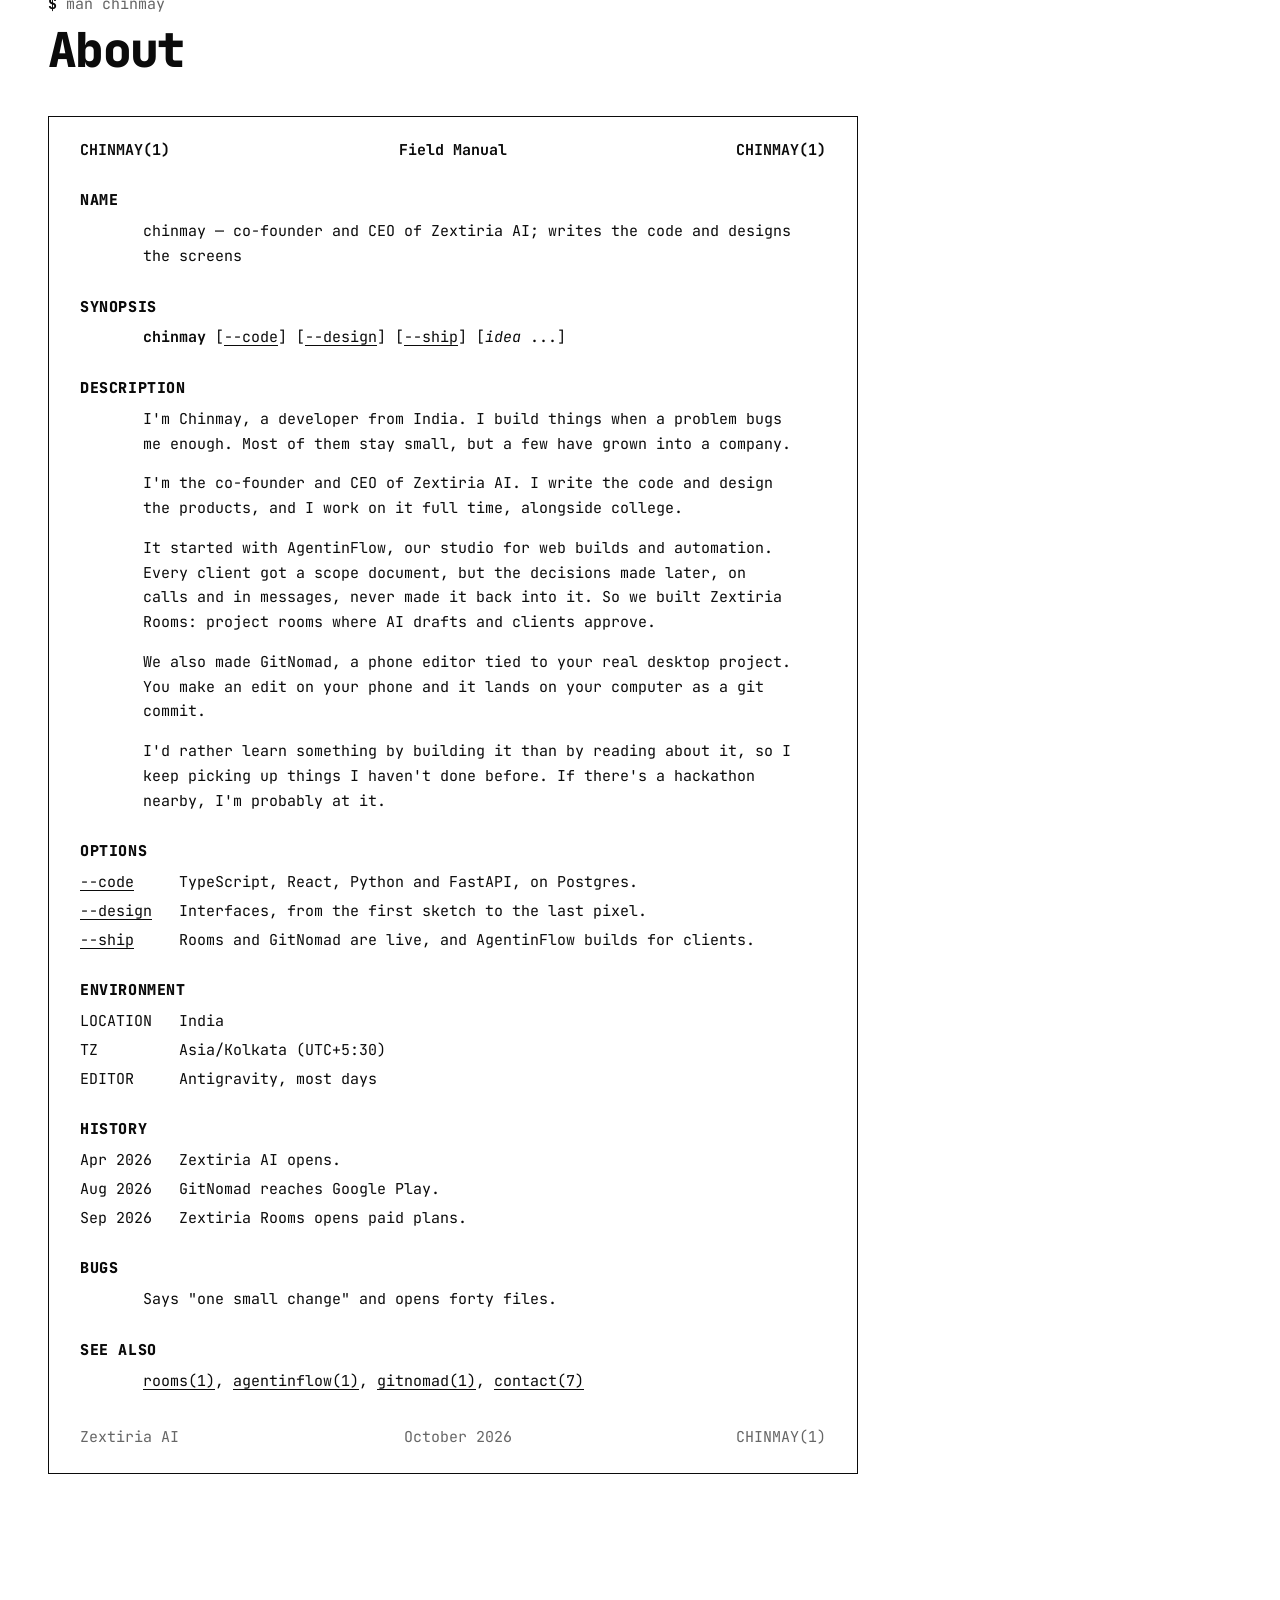
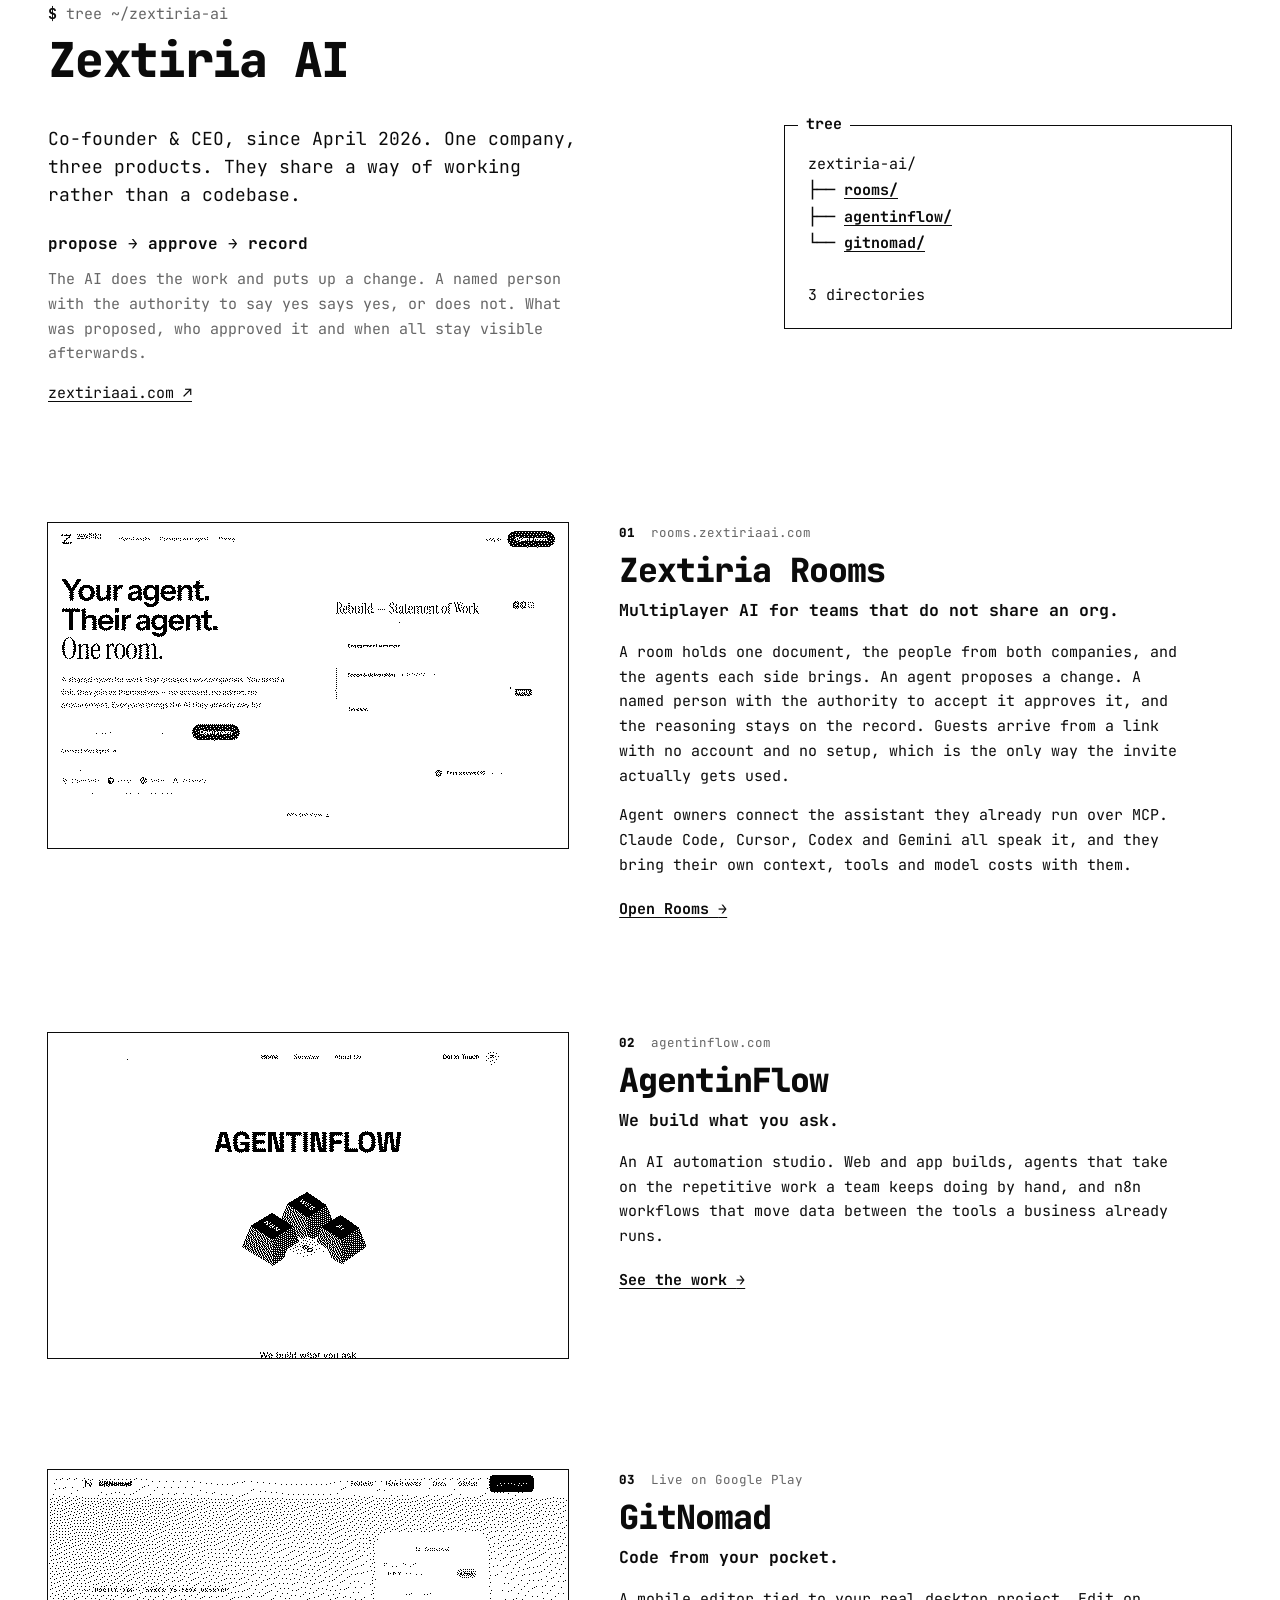
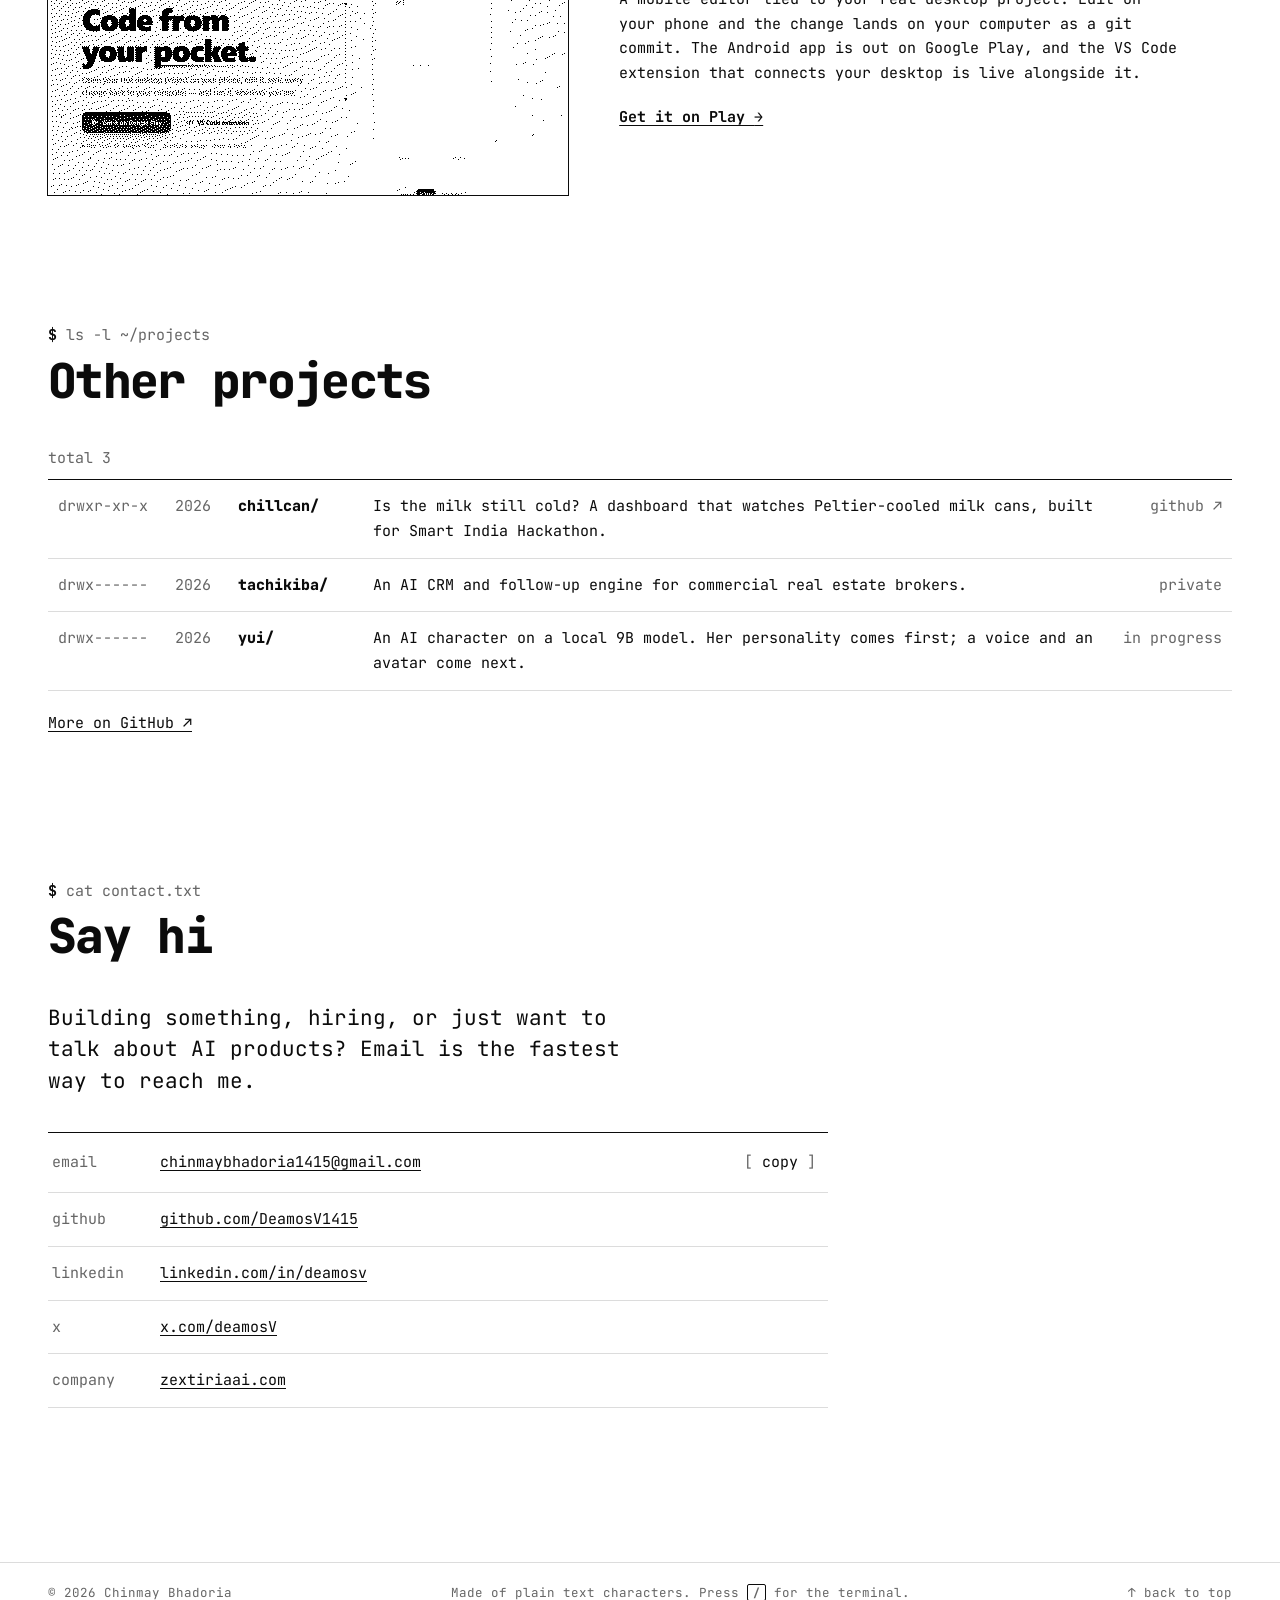
==== commit 6a0d61f5: "The About page speaks in first person, and the title is now Co-founder & CEO Location says India onl" ====
--- a/site/index.html
+++ b/site/index.html
@@ -4,15 +4,15 @@
 <meta charset="utf-8">
 <meta name="viewport" content="width=device-width, initial-scale=1">
 <script>document.documentElement.classList.add("js")</script>
-<title>Chinmay Bhadoria · Co-founder, Zextiria AI</title>
-<meta name="description" content="Chinmay Bhadoria is a co-founder of Zextiria AI, the company behind Zextiria Rooms, AgentinFlow and GitNomad. Writes the code and designs the screens.">
+<title>Chinmay Bhadoria · Co-founder &amp; CEO, Zextiria AI</title>
+<meta name="description" content="Chinmay Bhadoria is the co-founder and CEO of Zextiria AI, the company behind Zextiria Rooms, AgentinFlow and GitNomad. Writes the code and designs the screens.">
 <meta name="author" content="Chinmay Bhadoria">
 <meta name="theme-color" content="#ffffff">
 <link rel="icon" href="favicon.svg" type="image/svg+xml">
 <!-- TODO(domain): add <link rel="canonical"> and make og:image / og:url absolute once the domain is chosen. -->
 <meta property="og:type" content="profile">
 <meta property="og:title" content="Chinmay Bhadoria">
-<meta property="og:description" content="Co-founder of Zextiria AI. Writes the code and designs the screens.">
+<meta property="og:description" content="Co-founder and CEO of Zextiria AI. Writes the code and designs the screens.">
 <meta property="og:image" content="og.png">
 <meta property="og:image:width" content="1200">
 <meta property="og:image:height" content="630">
@@ -24,14 +24,14 @@
   "@context": "https://schema.org",
   "@type": "Person",
   "name": "Chinmay Bhadoria",
-  "jobTitle": "Co-founder",
+  "jobTitle": "Co-founder & CEO",
   "worksFor": {
     "@type": "Organization",
     "@id": "https://www.zextiriaai.com/#organization",
     "name": "Zextiria AI",
     "url": "https://www.zextiriaai.com/"
   },
-  "address": { "@type": "PostalAddress", "addressLocality": "Gwalior", "addressCountry": "IN" },
+  "address": { "@type": "PostalAddress", "addressCountry": "IN" },
   "sameAs": [
     "https://github.com/DeamosV1415",
     "https://www.linkedin.com/in/deamosv/",
@@ -68,7 +68,7 @@
     <div class="hero-text">
       <p class="hello">hello, world. I'm</p>
       <h1 class="name" data-decrypt>Chinmay<br>Bhadoria</h1>
-      <p class="role">Co-founder, <a href="https://www.zextiriaai.com">Zextiria&nbsp;AI</a></p>
+      <p class="role">Co-founder &amp; CEO, <a href="https://www.zextiriaai.com">Zextiria&nbsp;AI</a></p>
     </div>
 
     <div class="portrait">
@@ -87,7 +87,7 @@
       <p class="intro">I build AI products where the AI proposes and a person decides.</p>
       <dl class="facts">
         <div><dt>now</dt><dd>building <a href="https://rooms.zextiriaai.com">Zextiria Rooms</a></dd></div>
-        <div><dt>based</dt><dd>Gwalior, India</dd></div>
+        <div><dt>based</dt><dd>India</dd></div>
         <div><dt>local</dt><dd data-clock>--:-- IST</dd></div>
       </dl>
       <p class="kbd-hint"><kbd>/</kbd> opens the terminal</p>
@@ -130,7 +130,7 @@
 
       <section class="man-sec">
         <h3>NAME</h3>
-        <p class="man-name">chinmay — co-founder of Zextiria AI; writes the code and designs the screens</p>
+        <p class="man-name">chinmay — co-founder and CEO of Zextiria AI; writes the code and designs the screens</p>
       </section>
 
       <section class="man-sec">
@@ -140,10 +140,11 @@
 
       <section class="man-sec">
         <h3>DESCRIPTION</h3>
-        <p data-term-summary><b>chinmay</b> is Chinmay Bhadoria, one of the three co-founders of Zextiria AI, with Aarv Singh Chauhan and Ayush Bhatt. Chinmay and Aarv write the code and design the products; Ayush works with the clients. Based in Gwalior, India, building full time alongside college.</p>
-        <p>It started at a hackathon. Only one of us had the paid AI subscription, so we could paste what the AI wrote, but we couldn't hand each other the agent.</p>
-        <p>Then came AgentinFlow, our own studio for web builds and automation. Every client got a scope document, but the decisions made later, on calls and in messages, were never written down. The client saw the final result; the decisions made along the way were lost.</p>
-        <p>Zextiria Rooms is the fix: project rooms where AI drafts and clients approve.</p>
+        <p data-term-summary>I'm Chinmay, a developer from India. I build things when a problem bugs me enough. Most of them stay small, but a few have grown into a company.</p>
+        <p>I'm the co-founder and CEO of Zextiria AI. I write the code and design the products, and I work on it full time, alongside college.</p>
+        <p>It started with AgentinFlow, our studio for web builds and automation. Every client got a scope document, but the decisions made later, on calls and in messages, never made it back into it. So we built Zextiria Rooms: project rooms where AI drafts and clients approve.</p>
+        <p>We also made GitNomad, a phone editor tied to your real desktop project. You make an edit on your phone and it lands on your computer as a git commit.</p>
+        <p>I'd rather learn something by building it than by reading about it, so I keep picking up things I haven't done before. If there's a hackathon nearby, I'm probably at it.</p>
       </section>
 
       <section class="man-sec">
@@ -158,9 +159,9 @@
       <section class="man-sec">
         <h3>ENVIRONMENT</h3>
         <dl>
-          <dt>LOCATION</dt><dd>Gwalior, India</dd>
+          <dt>LOCATION</dt><dd>India</dd>
           <dt>TZ</dt><dd>Asia/Kolkata (UTC+5:30)</dd>
-          <dt>EDITOR</dt><dd>Claude Code, most days</dd>
+          <dt>EDITOR</dt><dd>Antigravity, most days</dd>
         </dl>
       </section>
 
@@ -199,7 +200,7 @@
 
     <div class="work-intro">
       <div>
-        <p class="lead">Co-founder, since April 2026. One company, three products. They share a way of working rather than a codebase.</p>
+        <p class="lead">Co-founder &amp; CEO, since April 2026. One company, three products. They share a way of working rather than a codebase.</p>
         <p class="loop"><b>propose</b> <span aria-hidden="true">→</span> <b>approve</b> <span aria-hidden="true">→</span> <b>record</b></p>
         <p class="muted">The AI does the work and puts up a change. A named person with the authority to say yes says yes, or does not. What was proposed, who approved it and when all stay visible afterwards.</p>
         <p><a href="https://www.zextiriaai.com">zextiriaai.com <span aria-hidden="true">↗</span></a></p>
